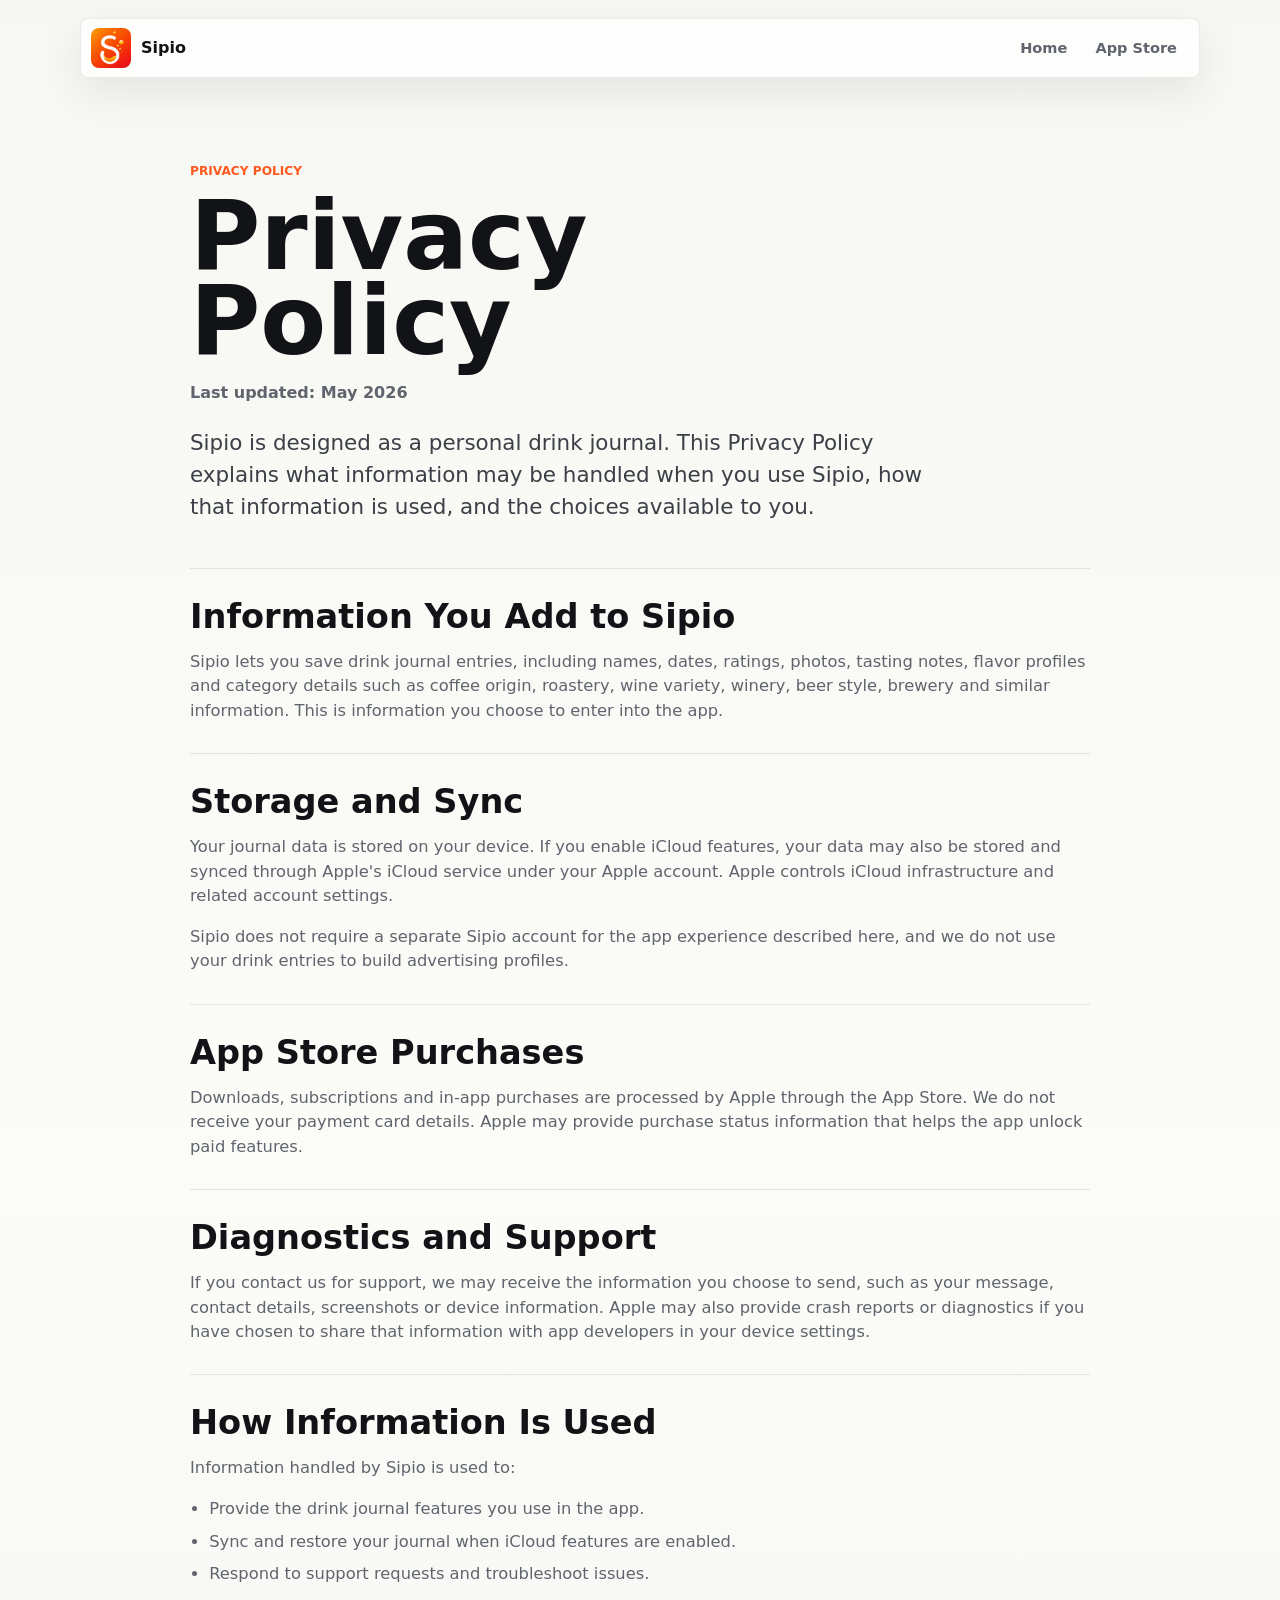
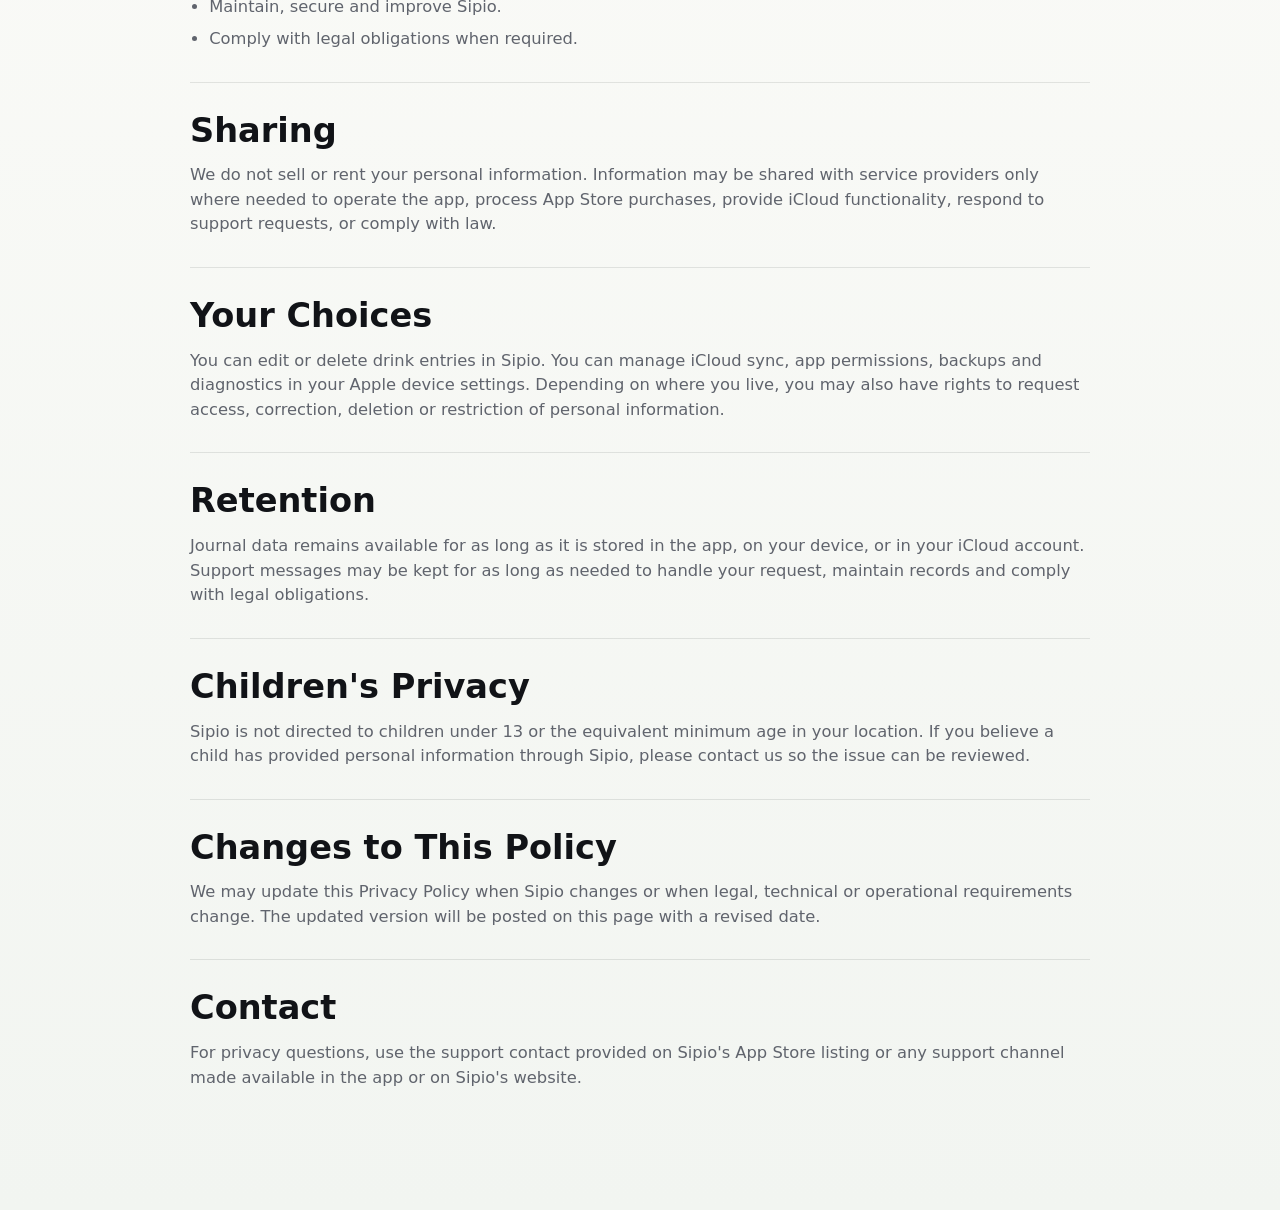
==== privacy-policy.html @ 90f7985a "Add privacy policy page and related styles" ====
<!doctype html>
<html lang="en">

<head>
  <meta charset="utf-8">
  <meta name="viewport" content="width=device-width, initial-scale=1">
  <title>Privacy Policy - Sipio</title>
  <meta name="description"
    content="Privacy Policy for Sipio, an iOS drink journal for coffee, wine, beer and more.">
  <meta property="og:title" content="Privacy Policy - Sipio">
  <meta property="og:description"
    content="How Sipio handles drink journal entries, photos, iCloud sync, App Store purchases and support information.">
  <meta property="og:image" content="assets/sipio-icon.png">
  <link rel="icon" href="assets/sipio-icon.png">
  <link rel="apple-touch-icon" href="assets/sipio-icon.png">
  <link rel="stylesheet" href="styles.css">
</head>

<body class="privacy-page">
  <header class="site-header" aria-label="Privacy page navigation">
    <a class="brand" href="index.html" aria-label="Sipio home">
      <img src="assets/sipio-icon.png" alt="" width="42" height="42">
      <span>Sipio</span>
    </a>
    <nav class="nav-links" aria-label="Privacy links">
      <a href="index.html">Home</a>
      <a href="https://apps.apple.com/us/app/tasting-coffee/id1498764236">App Store</a>
    </nav>
  </header>

  <main class="privacy-main">
    <section class="privacy-hero" aria-labelledby="privacy-title">
      <p class="eyebrow">Privacy Policy</p>
      <h1 id="privacy-title">Privacy Policy</h1>
      <p class="privacy-updated">Last updated: May 2026</p>
      <p class="privacy-lead">
        Sipio is designed as a personal drink journal. This Privacy Policy explains what information may be handled when
        you use Sipio, how that information is used, and the choices available to you.
      </p>
    </section>

    <section class="privacy-content" aria-label="Privacy Policy details">
      <article class="privacy-section">
        <h2>Information You Add to Sipio</h2>
        <p>
          Sipio lets you save drink journal entries, including names, dates, ratings, photos, tasting notes, flavor
          profiles and category details such as coffee origin, roastery, wine variety, winery, beer style, brewery and
          similar information. This is information you choose to enter into the app.
        </p>
      </article>

      <article class="privacy-section">
        <h2>Storage and Sync</h2>
        <p>
          Your journal data is stored on your device. If you enable iCloud features, your data may also be stored and
          synced through Apple's iCloud service under your Apple account. Apple controls iCloud infrastructure and
          related account settings.
        </p>
        <p>
          Sipio does not require a separate Sipio account for the app experience described here, and we do not use your
          drink entries to build advertising profiles.
        </p>
      </article>

      <article class="privacy-section">
        <h2>App Store Purchases</h2>
        <p>
          Downloads, subscriptions and in-app purchases are processed by Apple through the App Store. We do not receive
          your payment card details. Apple may provide purchase status information that helps the app unlock paid
          features.
        </p>
      </article>

      <article class="privacy-section">
        <h2>Diagnostics and Support</h2>
        <p>
          If you contact us for support, we may receive the information you choose to send, such as your message, contact
          details, screenshots or device information. Apple may also provide crash reports or diagnostics if you have
          chosen to share that information with app developers in your device settings.
        </p>
      </article>

      <article class="privacy-section">
        <h2>How Information Is Used</h2>
        <p>Information handled by Sipio is used to:</p>
        <ul>
          <li>Provide the drink journal features you use in the app.</li>
          <li>Sync and restore your journal when iCloud features are enabled.</li>
          <li>Respond to support requests and troubleshoot issues.</li>
          <li>Maintain, secure and improve Sipio.</li>
          <li>Comply with legal obligations when required.</li>
        </ul>
      </article>

      <article class="privacy-section">
        <h2>Sharing</h2>
        <p>
          We do not sell or rent your personal information. Information may be shared with service providers only where
          needed to operate the app, process App Store purchases, provide iCloud functionality, respond to support
          requests, or comply with law.
        </p>
      </article>

      <article class="privacy-section">
        <h2>Your Choices</h2>
        <p>
          You can edit or delete drink entries in Sipio. You can manage iCloud sync, app permissions, backups and
          diagnostics in your Apple device settings. Depending on where you live, you may also have rights to request
          access, correction, deletion or restriction of personal information.
        </p>
      </article>

      <article class="privacy-section">
        <h2>Retention</h2>
        <p>
          Journal data remains available for as long as it is stored in the app, on your device, or in your iCloud
          account. Support messages may be kept for as long as needed to handle your request, maintain records and comply
          with legal obligations.
        </p>
      </article>

      <article class="privacy-section">
        <h2>Children's Privacy</h2>
        <p>
          Sipio is not directed to children under 13 or the equivalent minimum age in your location. If you believe a
          child has provided personal information through Sipio, please contact us so the issue can be reviewed.
        </p>
      </article>

      <article class="privacy-section">
        <h2>Changes to This Policy</h2>
        <p>
          We may update this Privacy Policy when Sipio changes or when legal, technical or operational requirements
          change. The updated version will be posted on this page with a revised date.
        </p>
      </article>

      <article class="privacy-section">
        <h2>Contact</h2>
        <p>
          For privacy questions, use the support contact provided on Sipio's App Store listing or any support channel
          made available in the app or on Sipio's website.
        </p>
      </article>
    </section>
  </main>
</body>

</html>
---- styles.css ----
:root {
  --ink: #111317;
  --muted: #60646d;
  --soft: #f5f6f3;
  --paper: #fbfbf8;
  --surface: rgba(255, 255, 255, 0.86);
  --line: rgba(17, 19, 23, 0.1);
  --orange: #ff5a1f;
  --amber: #f5a623;
  --wine: #ad2456;
  --coffee: #7a4b2a;
  --fresh: #0aa77a;
  --blue: #2867d8;
  --shadow: 0 28px 80px rgba(32, 24, 18, 0.16);
}

* {
  box-sizing: border-box;
}

html {
  scroll-behavior: smooth;
}

body {
  margin: 0;
  color: var(--ink);
  background: var(--paper);
  font-family: Inter, ui-sans-serif, system-ui, -apple-system, BlinkMacSystemFont, "Segoe UI", sans-serif;
  line-height: 1.5;
}

img,
svg {
  display: block;
  max-width: 100%;
}

a {
  color: inherit;
  text-decoration: none;
}

.site-header {
  position: fixed;
  z-index: 20;
  top: 18px;
  left: 50%;
  width: min(1120px, calc(100% - 32px));
  transform: translateX(-50%);
  display: flex;
  align-items: center;
  justify-content: space-between;
  gap: 18px;
  padding: 9px 10px;
  color: var(--ink);
  background: rgba(255, 255, 255, 0.76);
  border: 1px solid rgba(17, 19, 23, 0.08);
  border-radius: 8px;
  box-shadow: 0 14px 40px rgba(17, 19, 23, 0.08);
  backdrop-filter: blur(22px);
}

.brand,
.nav-links {
  display: flex;
  align-items: center;
}

.brand {
  gap: 10px;
  font-weight: 760;
}

.brand img {
  width: 40px;
  height: 40px;
  border-radius: 8px;
}

.nav-links {
  gap: 4px;
  color: var(--muted);
  font-size: 0.91rem;
  font-weight: 680;
}

.nav-links a {
  padding: 9px 12px;
  border-radius: 8px;
}

.nav-links a:hover,
.nav-links a:focus-visible {
  color: var(--ink);
  background: rgba(17, 19, 23, 0.06);
  outline: none;
}

.hero {
  position: relative;
  min-height: 92vh;
  padding: 124px 24px 56px;
  overflow: hidden;
  background:
    linear-gradient(180deg, #f7f7f3 0%, #fbfbf8 76%, #fbfbf8 100%);
}

.hero-bg {
  position: absolute;
  inset: 0;
  background:
    linear-gradient(90deg, rgba(255, 90, 31, 0.08), rgba(40, 103, 216, 0.08) 48%, rgba(10, 167, 122, 0.06)),
    linear-gradient(180deg, rgba(255, 255, 255, 0.62), rgba(255, 255, 255, 0));
  opacity: 0.9;
}

.hero::after {
  content: "";
  position: absolute;
  inset: auto 0 0;
  height: 160px;
  background: linear-gradient(180deg, rgba(245, 246, 243, 0), var(--paper));
  pointer-events: none;
}

.hero-content {
  position: relative;
  z-index: 1;
  display: grid;
  grid-template-columns: minmax(0, 0.95fr) minmax(380px, 0.88fr);
  gap: 62px;
  width: min(1120px, 100%);
  min-height: 660px;
  margin: 0 auto;
  align-items: center;
}

.hero-copy {
  max-width: 660px;
}

.hero-icon {
  width: 78px;
  height: 78px;
  margin-bottom: 28px;
  border-radius: 18px;
  box-shadow: 0 20px 50px rgba(255, 90, 31, 0.24);
}

.eyebrow {
  margin: 0 0 14px;
  color: var(--orange);
  font-size: 0.76rem;
  font-weight: 780;
  letter-spacing: 0;
  text-transform: uppercase;
}

h1,
h2,
h3,
p {
  margin-top: 0;
}

h1 {
  max-width: 680px;
  margin-bottom: 20px;
  font-size: clamp(4.2rem, 10vw, 7.4rem);
  line-height: 0.88;
  font-weight: 840;
  letter-spacing: 0;
}

h2 {
  margin-bottom: 16px;
  font-size: clamp(2.1rem, 4.6vw, 4rem);
  line-height: 1;
  font-weight: 820;
  letter-spacing: 0;
}

h3 {
  margin-bottom: 10px;
  font-size: 1.04rem;
  line-height: 1.2;
  font-weight: 760;
}

.hero-lead {
  max-width: 570px;
  margin-bottom: 32px;
  color: #3b3f46;
  font-size: clamp(1.18rem, 2vw, 1.42rem);
  line-height: 1.45;
}

.hero-actions {
  display: flex;
  flex-wrap: wrap;
  align-items: center;
  gap: 14px;
}

.app-store-button {
  display: inline-flex;
  align-items: center;
  gap: 12px;
  min-height: 60px;
  padding: 11px 17px;
  color: #ffffff;
  background: #111317;
  border: 1px solid rgba(255, 255, 255, 0.12);
  border-radius: 8px;
  font-size: 1.08rem;
  font-weight: 780;
  line-height: 1.05;
  box-shadow: 0 16px 34px rgba(17, 19, 23, 0.18);
  transition: transform 180ms ease, box-shadow 180ms ease, background 180ms ease;
}

.app-store-button:hover,
.app-store-button:focus-visible {
  background: #000000;
  box-shadow: 0 20px 46px rgba(17, 19, 23, 0.24);
  transform: translateY(-1px);
  outline: none;
}

.app-store-button small {
  display: block;
  margin-bottom: 4px;
  color: rgba(255, 255, 255, 0.68);
  font-size: 0.74rem;
  font-weight: 620;
}

.button-icon {
  width: 23px;
  height: 23px;
  flex: 0 0 23px;
  fill: currentColor;
}

.secondary-link {
  display: inline-flex;
  align-items: center;
  min-height: 48px;
  padding: 0 2px;
  color: #23262d;
  font-weight: 720;
  border-bottom: 1px solid rgba(17, 19, 23, 0.42);
}

.secondary-link:hover,
.secondary-link:focus-visible {
  color: #000000;
  border-bottom-color: var(--orange);
  outline: none;
}

.phone-cluster,
.showcase-screens {
  position: relative;
  display: grid;
  align-items: end;
}

.phone-cluster {
  min-height: 620px;
  isolation: isolate;
}

.phone-cluster::before {
  content: "";
  position: absolute;
  z-index: -1;
  right: -22px;
  top: 68px;
  width: min(520px, 92%);
  height: 470px;
  background: rgba(255, 255, 255, 0.64);
  border: 1px solid rgba(17, 19, 23, 0.08);
  border-radius: 8px;
  box-shadow: 0 30px 90px rgba(17, 19, 23, 0.08);
  backdrop-filter: blur(18px);
}

.phone {
  overflow: hidden;
  margin: 0;
  background: #ffffff;
  border: 8px solid #111317;
  border-radius: 28px;
  box-shadow: var(--shadow);
}

.phone img {
  width: 100%;
  height: auto;
}

.phone-main {
  width: min(320px, 62vw);
  justify-self: center;
  transform: none;
}

.phone-side {
  position: absolute;
  right: -2px;
  bottom: 54px;
  width: 196px;
  opacity: 0.98;
  transform: none;
}

.quick-proof {
  position: relative;
  z-index: 2;
  display: grid;
  grid-template-columns: repeat(3, 1fr);
  gap: 12px;
  width: min(1120px, calc(100% - 48px));
  margin: -18px auto 0;
}

.quick-proof div,
.feature-card {
  background: var(--surface);
  border: 1px solid var(--line);
  border-radius: 8px;
  box-shadow: 0 18px 44px rgba(17, 19, 23, 0.06);
  backdrop-filter: blur(16px);
}

.quick-proof div {
  padding: 20px;
}

.quick-proof strong,
.quick-proof span,
.metric-row strong,
.metric-row span {
  display: block;
}

.quick-proof strong {
  margin-bottom: 5px;
  font-size: 1.02rem;
  font-weight: 760;
}

.quick-proof span {
  color: var(--muted);
}

.section {
  width: min(1120px, calc(100% - 48px));
  margin: 0 auto;
  padding: 108px 0 72px;
}

.section-heading {
  max-width: 720px;
  margin-bottom: 34px;
}

.section-heading p:not(.eyebrow),
.showcase-copy p,
.stats-copy p,
.download-inner p {
  color: var(--muted);
  font-size: 1.08rem;
}

.feature-grid {
  display: grid;
  grid-template-columns: repeat(4, 1fr);
  gap: 14px;
}

.feature-card {
  min-height: 198px;
  padding: 22px;
}

.feature-card p {
  margin-bottom: 0;
  color: var(--muted);
  font-size: 0.98rem;
}

.feature-dot {
  display: block;
  width: 10px;
  height: 10px;
  margin-bottom: 32px;
  border-radius: 50%;
}

.dot-coffee {
  background: var(--coffee);
}

.dot-wine {
  background: var(--wine);
}

.dot-beer {
  background: var(--amber);
}

.dot-fresh {
  background: var(--fresh);
}

.showcase {
  display: grid;
  grid-template-columns: minmax(0, 0.84fr) minmax(390px, 1fr);
  gap: 52px;
  align-items: center;
  width: min(1120px, calc(100% - 48px));
  margin: 28px auto 0;
  padding: 84px 0 106px;
}

.showcase-copy {
  max-width: 540px;
}

.tag-list {
  display: flex;
  flex-wrap: wrap;
  gap: 8px;
  padding: 0;
  margin: 28px 0 0;
  list-style: none;
}

.tag-list li {
  padding: 8px 11px;
  color: #2b3038;
  background: #ffffff;
  border: 1px solid var(--line);
  border-radius: 8px;
  font-size: 0.94rem;
  font-weight: 690;
}

.showcase-screens {
  grid-template-columns: 1fr 1fr;
  gap: 18px;
}

.showcase-screens .phone {
  border-width: 7px;
  border-radius: 26px;
}

.phone-raised {
  margin-top: 92px;
}

.stats-band {
  display: grid;
  grid-template-columns: 0.9fr 1.3fr;
  gap: 40px;
  align-items: start;
  padding: 80px max(24px, calc((100% - 1120px) / 2));
  color: #ffffff;
  background:
    linear-gradient(120deg, rgba(17, 19, 23, 0.96), rgba(21, 29, 34, 0.9)),
    url("assets/sipio-detail.png");
  background-size: cover, 420px auto;
  background-position: center, right 12% center;
}

.stats-band .eyebrow {
  color: #7be5bf;
}

.stats-copy p {
  color: rgba(255, 255, 255, 0.74);
}

.metric-row {
  display: grid;
  grid-template-columns: repeat(3, 1fr);
  gap: 12px;
}

.metric-row div {
  min-height: 164px;
  padding: 22px;
  border: 1px solid rgba(255, 255, 255, 0.16);
  border-radius: 8px;
  background: rgba(255, 255, 255, 0.08);
  backdrop-filter: blur(16px);
}

.metric-row strong {
  margin-bottom: 12px;
  font-size: 1.08rem;
  font-weight: 760;
}

.metric-row span {
  color: rgba(255, 255, 255, 0.72);
}

.download {
  padding: 100px 24px 48px;
  background:
    linear-gradient(180deg, #fbfbf8 0%, #f2f5f1 100%),
    linear-gradient(110deg, rgba(255, 90, 31, 0.08), rgba(40, 103, 216, 0.08));
}

.download-inner {
  width: min(780px, 100%);
  margin: 0 auto;
  text-align: center;
}

.download-app-icon {
  width: 72px;
  height: 72px;
  margin: 0 auto 22px;
  border-radius: 16px;
  box-shadow: 0 18px 44px rgba(255, 90, 31, 0.22);
}

.download-inner .eyebrow {
  color: var(--wine);
}

.download-inner p {
  margin-bottom: 30px;
}

.download-store-button {
  display: inline-flex;
}

.download-store-badge {
  display: block;
  width: 240px;
  max-width: min(72vw, 100%);
  height: auto;
}

.app-store-button-light {
  margin: 0 auto;
}

.privacy-page {
  background:
    linear-gradient(180deg, #f7f7f3 0%, #fbfbf8 42%, #f2f5f1 100%);
}

.privacy-main {
  min-height: 100vh;
  padding: 128px 24px 72px;
}

.privacy-hero,
.privacy-content {
  width: min(900px, 100%);
  margin: 0 auto;
}

.privacy-hero {
  padding: 34px 0 24px;
}

.privacy-hero h1 {
  margin-bottom: 18px;
  font-size: clamp(3.1rem, 8vw, 6rem);
}

.privacy-updated {
  margin-bottom: 22px;
  color: var(--muted);
  font-weight: 700;
}

.privacy-lead {
  max-width: 760px;
  color: #3b3f46;
  font-size: clamp(1.12rem, 2vw, 1.34rem);
  line-height: 1.48;
}

.privacy-content {
  padding-bottom: 18px;
}

.privacy-section {
  padding: 30px 0;
  border-top: 1px solid var(--line);
}

.privacy-section h2 {
  margin-bottom: 14px;
  font-size: clamp(1.45rem, 3vw, 2.1rem);
  line-height: 1.1;
}

.privacy-section p,
.privacy-section li {
  color: var(--muted);
  font-size: 1.02rem;
}

.privacy-section p:last-child,
.privacy-section ul:last-child {
  margin-bottom: 0;
}

.privacy-section ul {
  padding-left: 1.2rem;
  margin: 0 0 18px;
}

.privacy-section li + li {
  margin-top: 8px;
}

@media (max-width: 900px) {
  .site-header {
    top: 10px;
    width: min(680px, calc(100% - 20px));
  }

  .nav-links {
    display: none;
  }

  .hero {
    min-height: auto;
    padding: 104px 20px 46px;
  }

  .hero-bg {
    background:
      linear-gradient(180deg, rgba(255, 90, 31, 0.08), rgba(40, 103, 216, 0.07) 54%, rgba(255, 255, 255, 0));
  }

  .hero-content,
  .showcase,
  .stats-band {
    grid-template-columns: 1fr;
  }

  .hero-content {
    min-height: 0;
    gap: 34px;
  }

  .phone-cluster {
    min-height: 500px;
  }

  .phone-main {
    width: min(292px, 78vw);
  }

  .phone-side {
    right: 10px;
    width: 168px;
  }

  .quick-proof,
  .feature-grid,
  .metric-row {
    grid-template-columns: 1fr;
  }

  .quick-proof,
  .section,
  .showcase {
    width: min(680px, calc(100% - 32px));
  }

  .feature-card {
    min-height: auto;
  }

  .showcase {
    padding: 56px 0 78px;
  }

  .privacy-main {
    padding: 104px 20px 56px;
  }

  .privacy-hero,
  .privacy-content {
    width: min(680px, 100%);
  }
}

@media (max-width: 560px) {
  .hero-copy {
    max-width: 340px;
  }

  .brand img {
    width: 38px;
    height: 38px;
  }

  .hero-icon {
    width: 68px;
    height: 68px;
    margin-bottom: 22px;
  }

  .hero-lead {
    max-width: 330px;
    font-size: 1.08rem;
  }

  .hero-actions {
    align-items: stretch;
    flex-direction: column;
    max-width: 340px;
  }

  .app-store-button,
  .secondary-link {
    width: 100%;
    justify-content: center;
    text-align: center;
  }

  .secondary-link {
    border: 1px solid rgba(17, 19, 23, 0.16);
    border-radius: 8px;
  }

  .phone-cluster {
    min-height: 430px;
  }

  .phone-main {
    width: min(254px, 74vw);
  }

  .phone-side {
    width: 132px;
    bottom: 14px;
  }

  .showcase-screens {
    grid-template-columns: 1fr;
    justify-items: center;
  }

  .showcase-screens .phone {
    width: min(286px, 78vw);
  }

  .phone-raised {
    margin-top: 0;
  }

  .stats-band {
    padding: 58px 20px;
  }

  .download {
    padding-top: 70px;
  }

  .privacy-hero {
    padding-top: 24px;
  }

  .privacy-section {
    padding: 26px 0;
  }
}
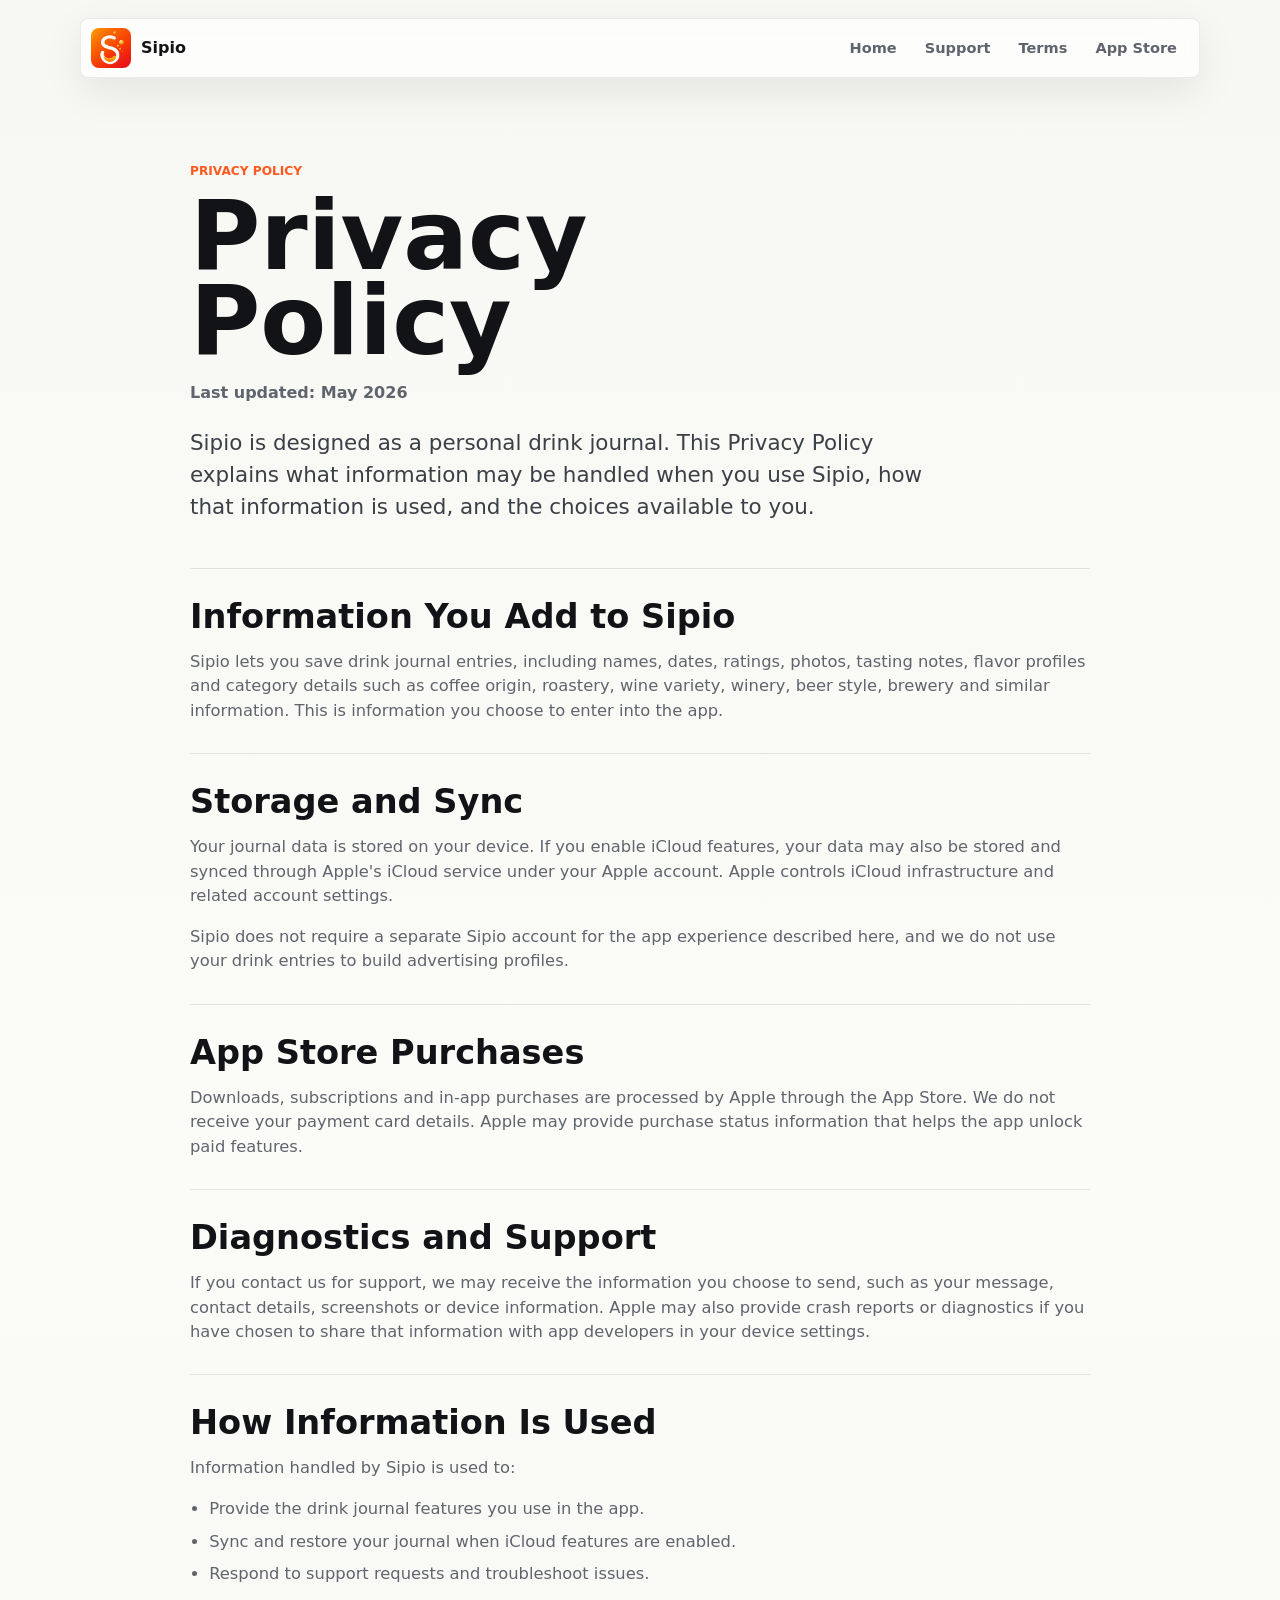
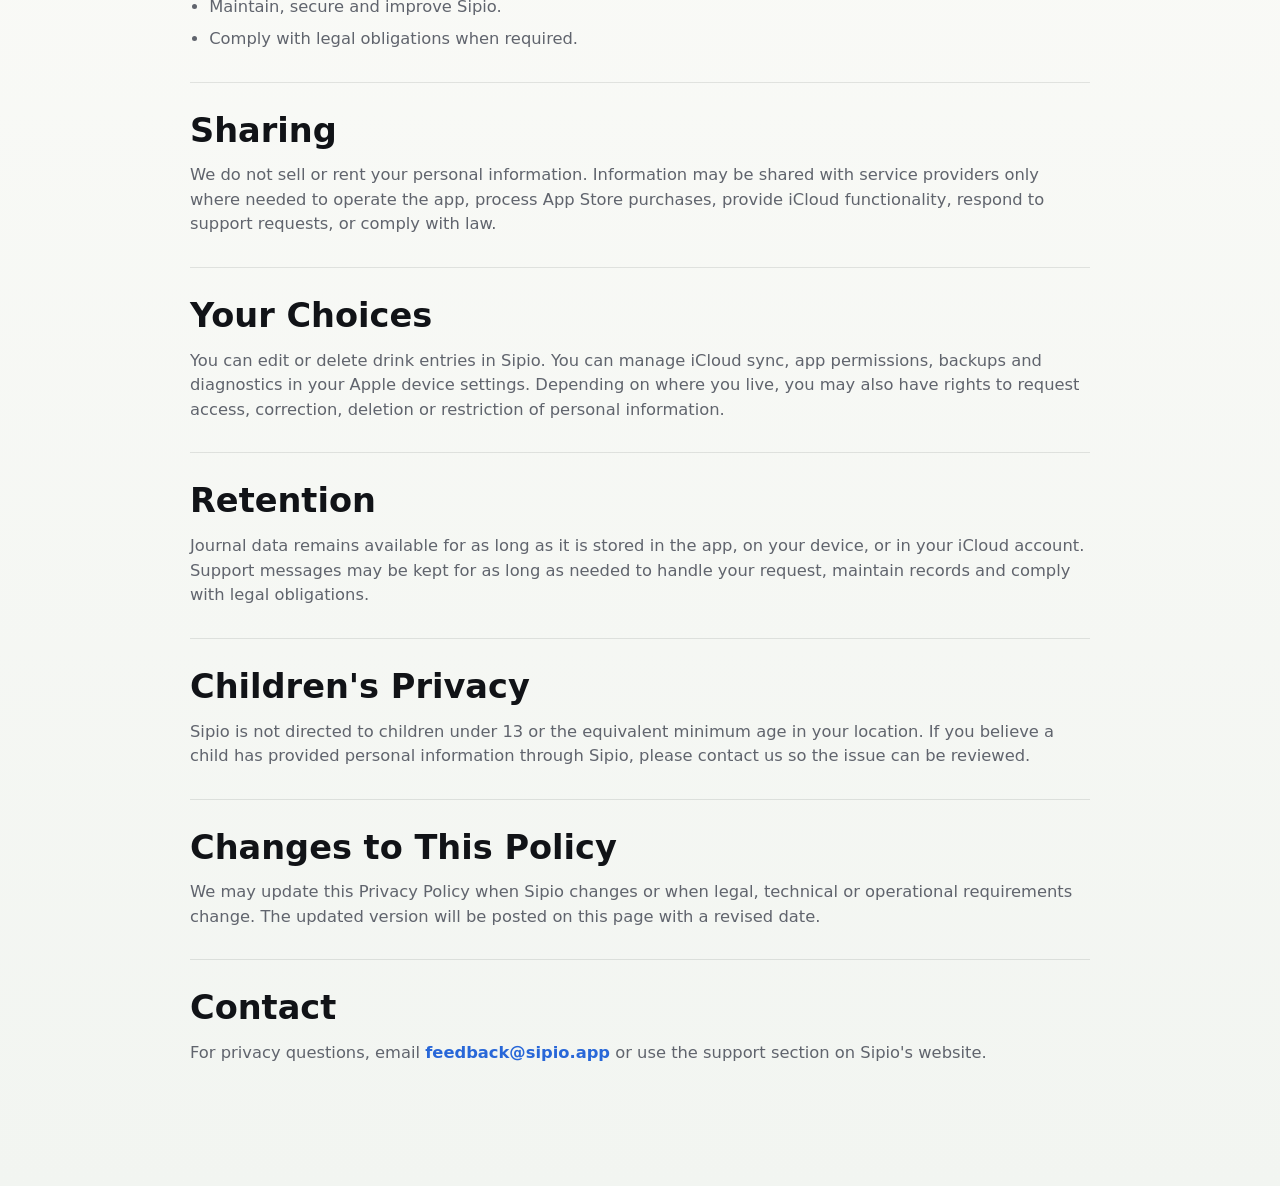
==== commit 90cd0c23: "Add support section and related styles to index and privacy policy pages" ====
--- a/privacy-policy.html
+++ b/privacy-policy.html
@@ -24,6 +24,8 @@
     </a>
     <nav class="nav-links" aria-label="Privacy links">
       <a href="index.html">Home</a>
+      <a href="index.html#support">Support</a>
+      <a href="https://www.apple.com/legal/internet-services/itunes/dev/stdeula/">Terms</a>
       <a href="https://apps.apple.com/us/app/tasting-coffee/id1498764236">App Store</a>
     </nav>
   </header>
@@ -138,8 +140,8 @@
       <article class="privacy-section">
         <h2>Contact</h2>
         <p>
-          For privacy questions, use the support contact provided on Sipio's App Store listing or any support channel
-          made available in the app or on Sipio's website.
+          For privacy questions, email <a class="text-link" href="mailto:feedback@sipio.app?subject=Sipio%20privacy%20question">feedback@sipio.app</a>
+          or use the support section on Sipio's website.
         </p>
       </article>
     </section>
--- a/styles.css
+++ b/styles.css
@@ -554,6 +554,123 @@
   margin: 0 auto;
 }
 
+.support-section {
+  display: grid;
+  grid-template-columns: minmax(0, 0.82fr) minmax(360px, 1fr);
+  gap: 42px;
+  align-items: start;
+  width: min(1120px, calc(100% - 48px));
+  margin: 0 auto;
+  padding: 86px 0 96px;
+}
+
+.support-copy {
+  max-width: 580px;
+}
+
+.support-copy p:not(.eyebrow),
+.support-grid span {
+  color: var(--muted);
+  font-size: 1.04rem;
+}
+
+.support-actions {
+  display: flex;
+  flex-wrap: wrap;
+  align-items: center;
+  gap: 12px 18px;
+  margin-top: 28px;
+}
+
+.support-button {
+  display: inline-flex;
+  align-items: center;
+  justify-content: center;
+  min-height: 46px;
+  padding: 0 18px;
+  color: #ffffff;
+  background: var(--ink);
+  border-radius: 8px;
+  font-weight: 760;
+  box-shadow: 0 14px 30px rgba(17, 19, 23, 0.16);
+}
+
+.support-button:hover,
+.support-button:focus-visible {
+  background: #000000;
+  outline: none;
+}
+
+.support-link {
+  color: var(--blue);
+  font-weight: 740;
+}
+
+.support-link:hover,
+.support-link:focus-visible {
+  color: #17489d;
+  outline: none;
+}
+
+.text-link {
+  color: var(--blue);
+  font-weight: 740;
+}
+
+.text-link:hover,
+.text-link:focus-visible {
+  color: #17489d;
+  outline: none;
+}
+
+.support-grid {
+  display: grid;
+  grid-template-columns: repeat(3, 1fr);
+  gap: 12px;
+}
+
+.support-grid article {
+  min-height: 188px;
+  padding: 22px;
+  background: var(--surface);
+  border: 1px solid var(--line);
+  border-radius: 8px;
+  box-shadow: 0 18px 44px rgba(17, 19, 23, 0.06);
+}
+
+.support-grid strong,
+.support-grid span {
+  display: block;
+}
+
+.support-grid strong {
+  margin-bottom: 10px;
+  font-size: 1.04rem;
+  font-weight: 760;
+}
+
+.site-footer {
+  display: flex;
+  flex-wrap: wrap;
+  justify-content: center;
+  gap: 10px 20px;
+  padding: 26px 24px 36px;
+  color: var(--muted);
+  border-top: 1px solid var(--line);
+  font-size: 0.94rem;
+}
+
+.site-footer span {
+  color: var(--ink);
+  font-weight: 760;
+}
+
+.site-footer a:hover,
+.site-footer a:focus-visible {
+  color: var(--ink);
+  outline: none;
+}
+
 .privacy-page {
   background:
     linear-gradient(180deg, #f7f7f3 0%, #fbfbf8 42%, #f2f5f1 100%);
@@ -649,7 +766,8 @@
 
   .hero-content,
   .showcase,
-  .stats-band {
+  .stats-band,
+  .support-section {
     grid-template-columns: 1fr;
   }
 
@@ -673,13 +791,15 @@
 
   .quick-proof,
   .feature-grid,
-  .metric-row {
+  .metric-row,
+  .support-grid {
     grid-template-columns: 1fr;
   }
 
   .quick-proof,
   .section,
-  .showcase {
+  .showcase,
+  .support-section {
     width: min(680px, calc(100% - 32px));
   }
 
@@ -689,6 +809,15 @@
 
   .showcase {
     padding: 56px 0 78px;
+  }
+
+  .support-section {
+    gap: 28px;
+    padding: 64px 0 76px;
+  }
+
+  .support-grid article {
+    min-height: auto;
   }
 
   .privacy-main {
@@ -774,6 +903,24 @@
     padding-top: 70px;
   }
 
+  .support-actions {
+    align-items: stretch;
+    flex-direction: column;
+  }
+
+  .support-button,
+  .support-link {
+    width: 100%;
+    justify-content: center;
+    text-align: center;
+  }
+
+  .support-link {
+    padding: 11px 12px;
+    border: 1px solid rgba(40, 103, 216, 0.18);
+    border-radius: 8px;
+  }
+
   .privacy-hero {
     padding-top: 24px;
   }
